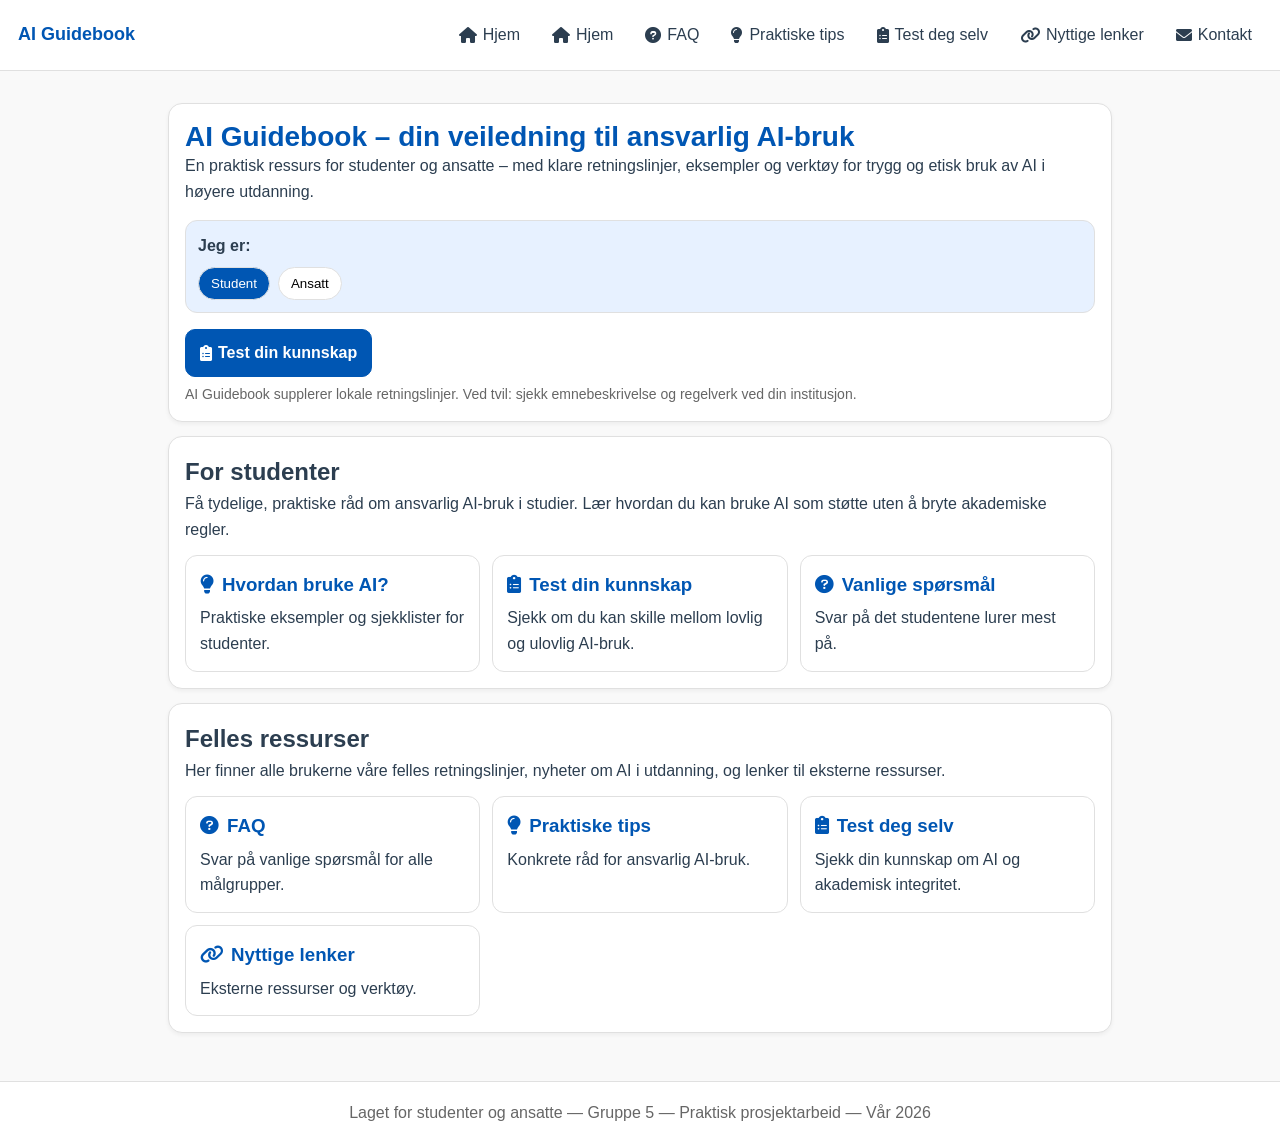
==== index.html @ d856937d "Add files via upload" ====
<!doctype html>
<html lang="no">
<head>
  <meta charset="utf-8" />
  <meta name="viewport" content="width=device-width, initial-scale=1" />
  <title>AI Guidebook</title>
  <link rel="stylesheet" href="style.css" />
  <link rel="stylesheet" href="https://cdnjs.cloudflare.com/ajax/libs/font-awesome/6.0.0/css/all.min.css">
</head>
<body>
  <header class="topbar">
    <div class="brand">
      <span class="brand-title">AI Guidebook</span>
    </div>
    <nav class="nav" aria-label="Hovedmeny">
      <button class="menu-toggle" aria-label="Åpne meny" id="menuToggle">☰</button>
      <ul id="menu">
        <li><a href="index.html" aria-current="page"><i class="fas fa-home"></i> Hjem</a></li>
         <li><a href="index.html"><i class="fas fa-home"></i> Hjem</a></li>
        <li><a href="faq.html"><i class="fas fa-question-circle"></i> FAQ</a></li>
        <li><a href="tips.html" aria-current="page"><i class="fas fa-lightbulb"></i> Praktiske tips</a></li>
        <li><a href="quiz.html"><i class="fas fa-clipboard-list"></i> Test deg selv</a></li>
        <li><a href="links.html"><i class="fas fa-link"></i> Nyttige lenker</a></li>
        <li><a href="contact.html"><i class="fas fa-envelope"></i> Kontakt</a></li>
      </ul>
    </nav>
  </header>

  <main class="container">
    <section class="hero card">
      <h1>AI Guidebook – din veiledning til ansvarlig AI-bruk</h1>
      <p class="lead">
        En praktisk ressurs for studenter og ansatte –
        med klare retningslinjer, eksempler og verktøy for trygg og etisk bruk av AI i høyere utdanning.
      </p>

      <!-- Rollevelger -->
      <div class="role-selector">
        <h3>Jeg er:</h3>
        <div class="role-options">
          <button class="role-btn active" data-role="student">Student</button>
          <button class="role-btn" data-role="staff">Ansatt</button>
        </div>
      </div>

      <div class="hero-actions">
        <a class="btn" href="quiz.html"><i class="fas fa-clipboard-list"></i> Test din kunnskap</a>
      </div>

      <p class="small">
        AI Guidebook supplerer lokale retningslinjer.
        Ved tvil: sjekk emnebeskrivelse og regelverk ved din institusjon.
      </p>
    </section>

    <!-- Innhold for studenter -->
    <section class="card content-student" data-role="student">
      <h2>For studenter</h2>
      <p>
        Få tydelige, praktiske råd om ansvarlig AI-bruk i studier.
        Lær hvordan du kan bruke AI som støtte uten å bryte akademiske regler.
      </p>
      <div class="grid">
        <a href="tips.html" class="tile">
          <h3><i class="fas fa-lightbulb"></i> Hvordan bruke AI?</h3>
          <p>Praktiske eksempler og sjekklister for studenter.</p>
        </a>
        <a href="quiz.html" class="tile">
          <h3><i class="fas fa-clipboard-list"></i> Test din kunnskap</h3>
          <p>Sjekk om du kan skille mellom lovlig og ulovlig AI-bruk.</p>
        </a>
        <a href="faq.html" class="tile">
          <h3><i class="fas fa-question-circle"></i> Vanlige spørsmål</h3>
          <p>Svar på det studentene lurer mest på.</p>
        </a>
      </div>
    </section>

    <!-- Innhold for ansatte -->
    <section class="card content-staff" data-role="staff" style="display: none;">
      <h2>For ansatte</h2>
      <p>
        Veiledning for lærere, sensorer, studieadministrasjon og universitetet –
        om hvordan håndtere AI i undervisning, vurdering og policy.
      </p>
      <div class="grid">
        <a href="tips.html" class="tile">
          <h3><i class="fas fa-chalkboard-teacher"></i> Undervisningstips</h3>
          <p>Hvordan integrere AI i emner og oppgaver.</p>
        </a>
        <a href="faq.html" class="tile">
          <h3><i class="fas fa-gavel"></i> Vurderingsretningslinjer</h3>
          <p>Håndtering av AI-bruk i eksamen og oppgaver.</p>
        </a>
        <a href="links.html" class="tile">
          <h3><i class="fas fa-university"></i> Policy og maler</h3>
          <p>Ferdige maler for lokale retningslinjer.</p>
        </a>
      </div>
    </section>

    <!-- Felles ressurser -->
    <section class="card" data-role="student staff">
      <h2>Felles ressurser</h2>
      <p>
        Her finner alle brukerne våre felles retningslinjer, nyheter om AI i utdanning,
        og lenker til eksterne ressurser.
      </p>
      <div class="grid">
        <a href="faq.html" class="tile">
          <h3><i class="fas fa-question-circle"></i> FAQ</h3>
          <p>Svar på vanlige spørsmål for alle målgrupper.</p>
        </a>
        <a href="tips.html" class="tile">
          <h3><i class="fas fa-lightbulb"></i> Praktiske tips</h3>
          <p>Konkrete råd for ansvarlig AI-bruk.</p>
        </a>
        <a href="quiz.html" class="tile">
          <h3><i class="fas fa-clipboard-list"></i> Test deg selv</h3>
          <p>Sjekk din kunnskap om AI og akademisk integritet.</p>
        </a>
        <a href="links.html" class="tile">
          <h3><i class="fas fa-link"></i> Nyttige lenker</h3>
          <p>Eksterne ressurser og verktøy.</p>
        </a>
      </div>
    </section>
  </main>

  <footer class="footer">
    <p>Laget for studenter og ansatte — Gruppe 5 — Praktisk prosjektarbeid — Vår 2026</p>
  </footer>

  <script src="app.js" defer></script>
</body>
</html>
---- style.css ----
:root {
  --primary-color: #0056b3;
  --primary-light: #e7f1ff;
  --text-color: #2c3e50;
  --text-light: #666;
  --bg-color: #f9f9f9;
  --card-bg: #ffffff;
  --border-color: #e0e0e0;
}

* {
  box-sizing: border-box;
  margin: 0;
  padding: 0;
}

body {
  font-family: 'Segoe UI', Roboto, Arial, sans-serif;
  line-height: 1.6;
  color: var(--text-color);
  background-color: var(--bg-color);
}

a {
  color: inherit;
  text-decoration: none;
}

/* Header & Nav */
.topbar {
  display: flex;
  align-items: center;
  justify-content: space-between;
  padding: 14px 18px;
  border-bottom: 1px solid var(--border-color);
  position: sticky;
  top: 0;
  background: var(--card-bg);
  z-index: 100;
}

.brand-title {
  font-weight: 800;
  font-size: 18px;
  color: var(--primary-color);
}

.nav {
  display: flex;
  align-items: center;
  gap: 12px;
}

.nav ul {
  list-style: none;
  margin: 0;
  padding: 0;
  display: flex;
  gap: 12px;
  align-items: center;
}

.nav a {
  padding: 8px 10px;
  border-radius: 8px;
  transition: all 0.2s ease;
  display: flex;
  align-items: center;
  gap: 6px;
}

.nav a:hover {
  background: var(--primary-light);
}

.menu-toggle {
  display: none;
  padding: 8px 10px;
  border: 1px solid var(--border-color);
  border-radius: 8px;
  background: var(--card-bg);
  cursor: pointer;
}

/* Container & Cards */
.container {
  max-width: 980px;
  margin: 0 auto;
  padding: 18px;
}

.card {
  border: 1px solid var(--border-color);
  border-radius: 14px;
  padding: 16px;
  background: var(--card-bg);
  margin-top: 14px;
  box-shadow: 0 2px 4px rgba(0, 0, 0, 0.05);
}

.hero h1 {
  margin-top: 0;
  font-size: 28px;
  line-height: 1.2;
  color: var(--primary-color);
}

.lead {
  font-size: 16px;
  color: var(--text-color);
}

.small {
  color: var(--text-light);
  font-size: 14px;
}

/* Role Selector */
.role-selector {
  margin: 16px 0;
  padding: 12px;
  border: 1px solid var(--border-color);
  border-radius: 12px;
  background: var(--primary-light);
}

.role-selector h3 {
  margin-top: 0;
  font-size: 16px;
}

.role-options {
  display: flex;
  gap: 8px;
  flex-wrap: wrap;
  margin-top: 8px;
}

.role-btn {
  padding: 8px 12px;
  border: 1px solid var(--border-color);
  border-radius: 20px;
  background: var(--card-bg);
  cursor: pointer;
  transition: all 0.2s ease;
}

.role-btn:hover {
  background: var(--primary-light);
}

.role-btn.active {
  background: var(--primary-color);
  color: white;
}

/* Hero Actions */
.hero-actions {
  display: flex;
  gap: 10px;
  margin: 14px 0 6px;
  flex-wrap: wrap;
}

.btn {
  display: inline-flex;
  align-items: center;
  justify-content: center;
  gap: 6px;
  padding: 10px 14px;
  border-radius: 10px;
  border: 1px solid var(--primary-color);
  background: var(--primary-color);
  color: white;
  font-weight: 600;
  transition: all 0.2s ease;
  text-decoration: none;
}

.btn:hover {
  background: #004494;
}

/* Grid & Tiles */
.grid {
  display: grid;
  grid-template-columns: repeat(auto-fit, minmax(250px, 1fr));
  gap: 12px;
  margin-top: 12px;
}

.tile {
  display: block;
  border: 1px solid var(--border-color);
  border-radius: 12px;
  padding: 14px;
  background: var(--card-bg);
  transition: all 0.2s ease;
  text-decoration: none;
}

.tile:hover {
  background: var(--primary-light);
  border-color: var(--primary-color);
}

.tile h3 {
  margin: 0 0 6px;
  color: var(--primary-color);
  display: flex;
  align-items: center;
  gap: 8px;
}

/* Footer */
.footer {
  border-top: 1px solid var(--border-color);
  padding: 18px;
  text-align: center;
  color: var(--text-light);
  background: var(--card-bg);
  margin-top: 30px;
}

/* Mobilmeny */
@media (max-width: 760px) {
  .grid {
    grid-template-columns: 1fr;
  }

  .menu-toggle {
    display: inline-block;
  }

  .nav ul {
    display: none;
    position: absolute;
    right: 18px;
    top: 58px;
    background: var(--card-bg);
    border: 1px solid var(--border-color);
    border-radius: 12px;
    padding: 10px;
    width: 200px;
    flex-direction: column;
    box-shadow: 0 4px 8px rgba(0, 0, 0, 0.1);
  }

  .nav ul.open {
    display: flex;
  }

  .hero-actions {
    flex-direction: column;
    align-items: stretch;
  }
}
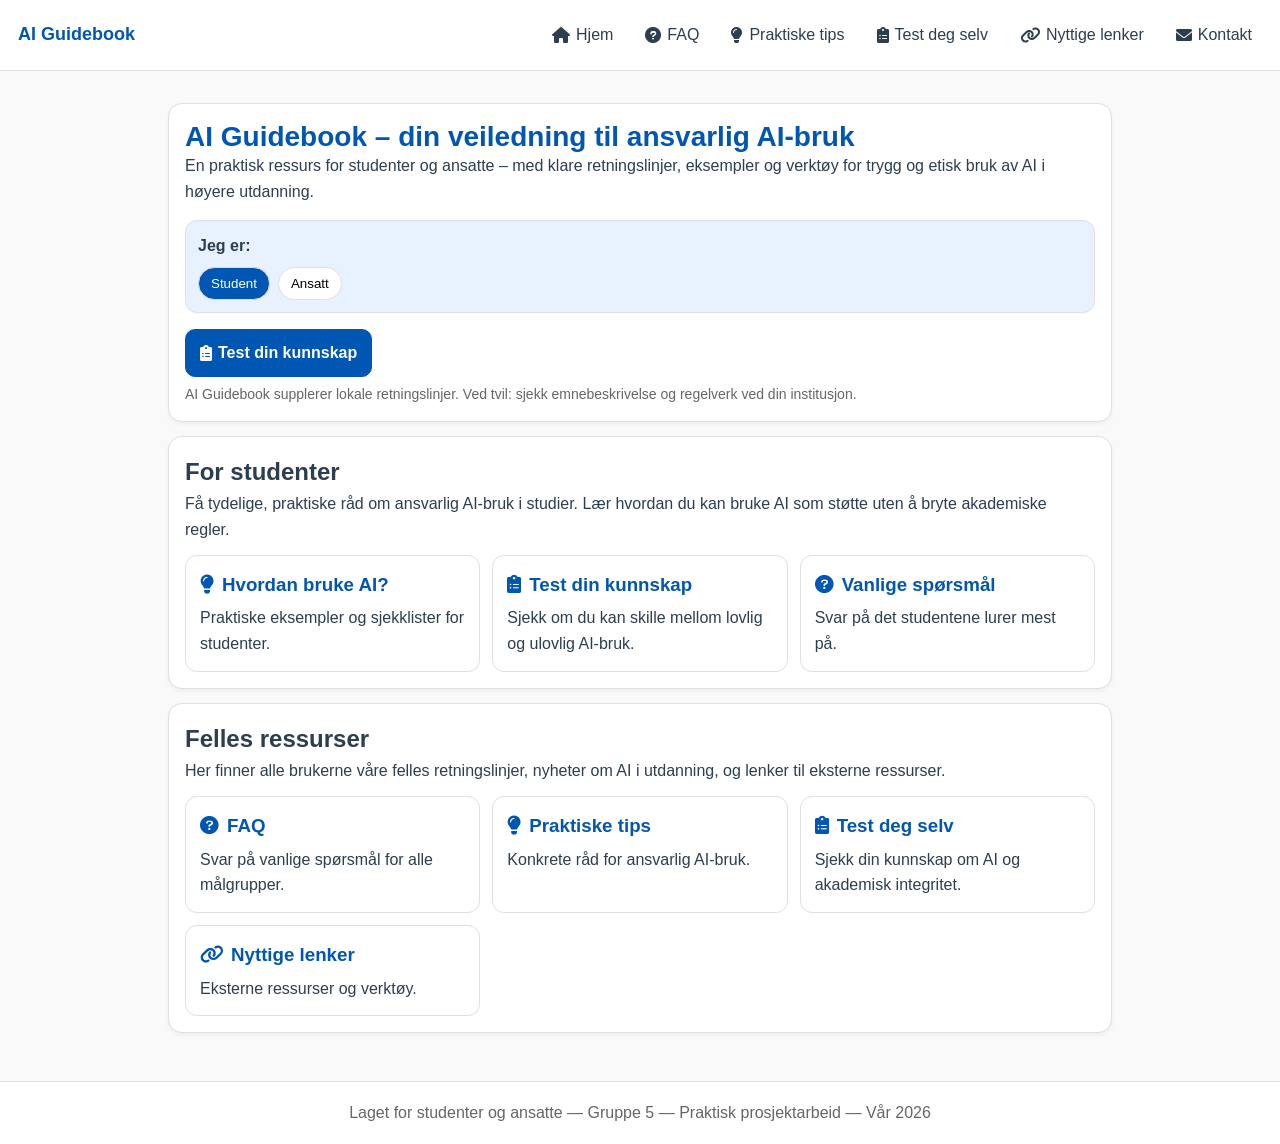
==== commit 8106f016: "forslag til Imrans website" ====
--- a/index.html
+++ b/index.html
@@ -16,7 +16,6 @@
       <button class="menu-toggle" aria-label="Åpne meny" id="menuToggle">☰</button>
       <ul id="menu">
         <li><a href="index.html" aria-current="page"><i class="fas fa-home"></i> Hjem</a></li>
-         <li><a href="index.html"><i class="fas fa-home"></i> Hjem</a></li>
         <li><a href="faq.html"><i class="fas fa-question-circle"></i> FAQ</a></li>
         <li><a href="tips.html" aria-current="page"><i class="fas fa-lightbulb"></i> Praktiske tips</a></li>
         <li><a href="quiz.html"><i class="fas fa-clipboard-list"></i> Test deg selv</a></li>
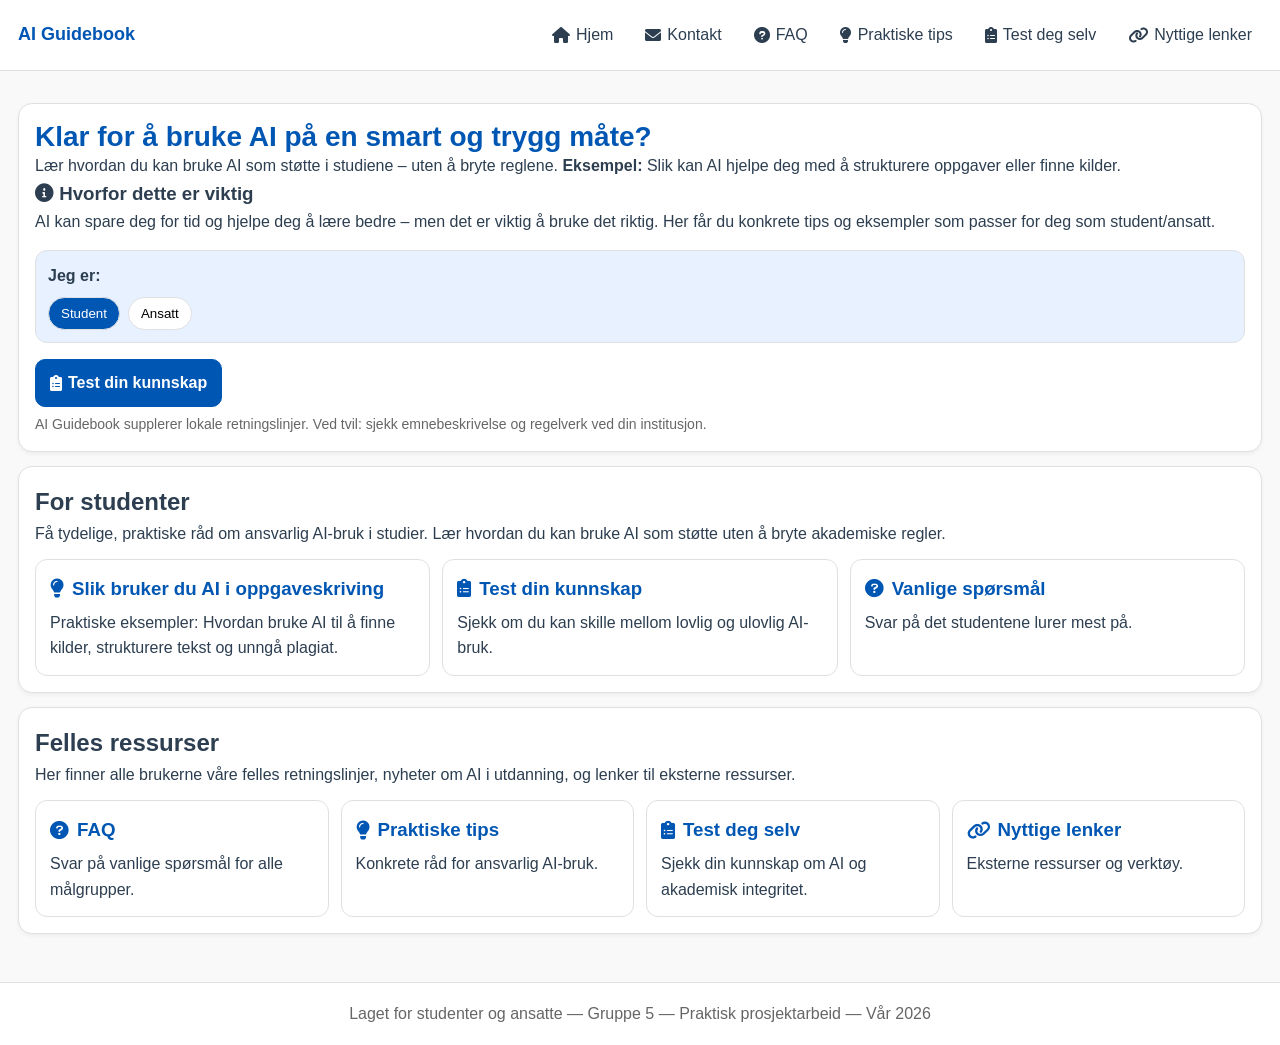
==== commit 9358cfa7: "forslag til Imrans website" ====
--- a/index.html
+++ b/index.html
@@ -16,22 +16,30 @@
       <button class="menu-toggle" aria-label="Åpne meny" id="menuToggle">☰</button>
       <ul id="menu">
         <li><a href="index.html" aria-current="page"><i class="fas fa-home"></i> Hjem</a></li>
-        <li><a href="faq.html"><i class="fas fa-question-circle"></i> FAQ</a></li>
-        <li><a href="tips.html" aria-current="page"><i class="fas fa-lightbulb"></i> Praktiske tips</a></li>
-        <li><a href="quiz.html"><i class="fas fa-clipboard-list"></i> Test deg selv</a></li>
-        <li><a href="links.html"><i class="fas fa-link"></i> Nyttige lenker</a></li>
         <li><a href="contact.html"><i class="fas fa-envelope"></i> Kontakt</a></li>
+      <li><a href="faq.html" aria-current="page"><i class="fas fa-question-circle"></i> FAQ</a></li>
+      <li><a href="tips.html"><i class="fas fa-lightbulb"></i> Praktiske tips</a></li>
+      <li><a href="quiz.html"><i class="fas fa-clipboard-list"></i> Test deg selv</a></li>
+      <li><a href="links.html"><i class="fas fa-link"></i> Nyttige lenker</a></li>
       </ul>
     </nav>
   </header>
 
   <main class="container">
     <section class="hero card">
-      <h1>AI Guidebook – din veiledning til ansvarlig AI-bruk</h1>
+      <h1>Klar for å bruke AI på en smart og trygg måte?</h1>
       <p class="lead">
-        En praktisk ressurs for studenter og ansatte –
-        med klare retningslinjer, eksempler og verktøy for trygg og etisk bruk av AI i høyere utdanning.
+        Lær hvordan du kan bruke AI som støtte i studiene – uten å bryte reglene.
+        <strong>Eksempel:</strong> Slik kan AI hjelpe deg med å strukturere oppgaver eller finne kilder.
       </p>
+
+      <div class="why-matters">
+        <h3><i class="fas fa-info-circle"></i> Hvorfor dette er viktig</h3>
+        <p>
+          AI kan spare deg for tid og hjelpe deg å lære bedre – men det er viktig å bruke det riktig.
+          Her får du konkrete tips og eksempler som passer for deg som student/ansatt.
+        </p>
+      </div>
 
       <!-- Rollevelger -->
       <div class="role-selector">
@@ -61,8 +69,8 @@
       </p>
       <div class="grid">
         <a href="tips.html" class="tile">
-          <h3><i class="fas fa-lightbulb"></i> Hvordan bruke AI?</h3>
-          <p>Praktiske eksempler og sjekklister for studenter.</p>
+          <h3><i class="fas fa-lightbulb"></i> Slik bruker du AI i oppgaveskriving</h3>
+          <p>Praktiske eksempler: Hvordan bruke AI til å finne kilder, strukturere tekst og unngå plagiat.</p>
         </a>
         <a href="quiz.html" class="tile">
           <h3><i class="fas fa-clipboard-list"></i> Test din kunnskap</h3>
@@ -132,4 +140,4 @@
 
   <script src="app.js" defer></script>
 </body>
-</html>
+</html>
--- a/style.css
+++ b/style.css
@@ -84,7 +84,7 @@
 
 /* Container & Cards */
 .container {
-  max-width: 980px;
+  max-width: 1300px;
   margin: 0 auto;
   padding: 18px;
 }
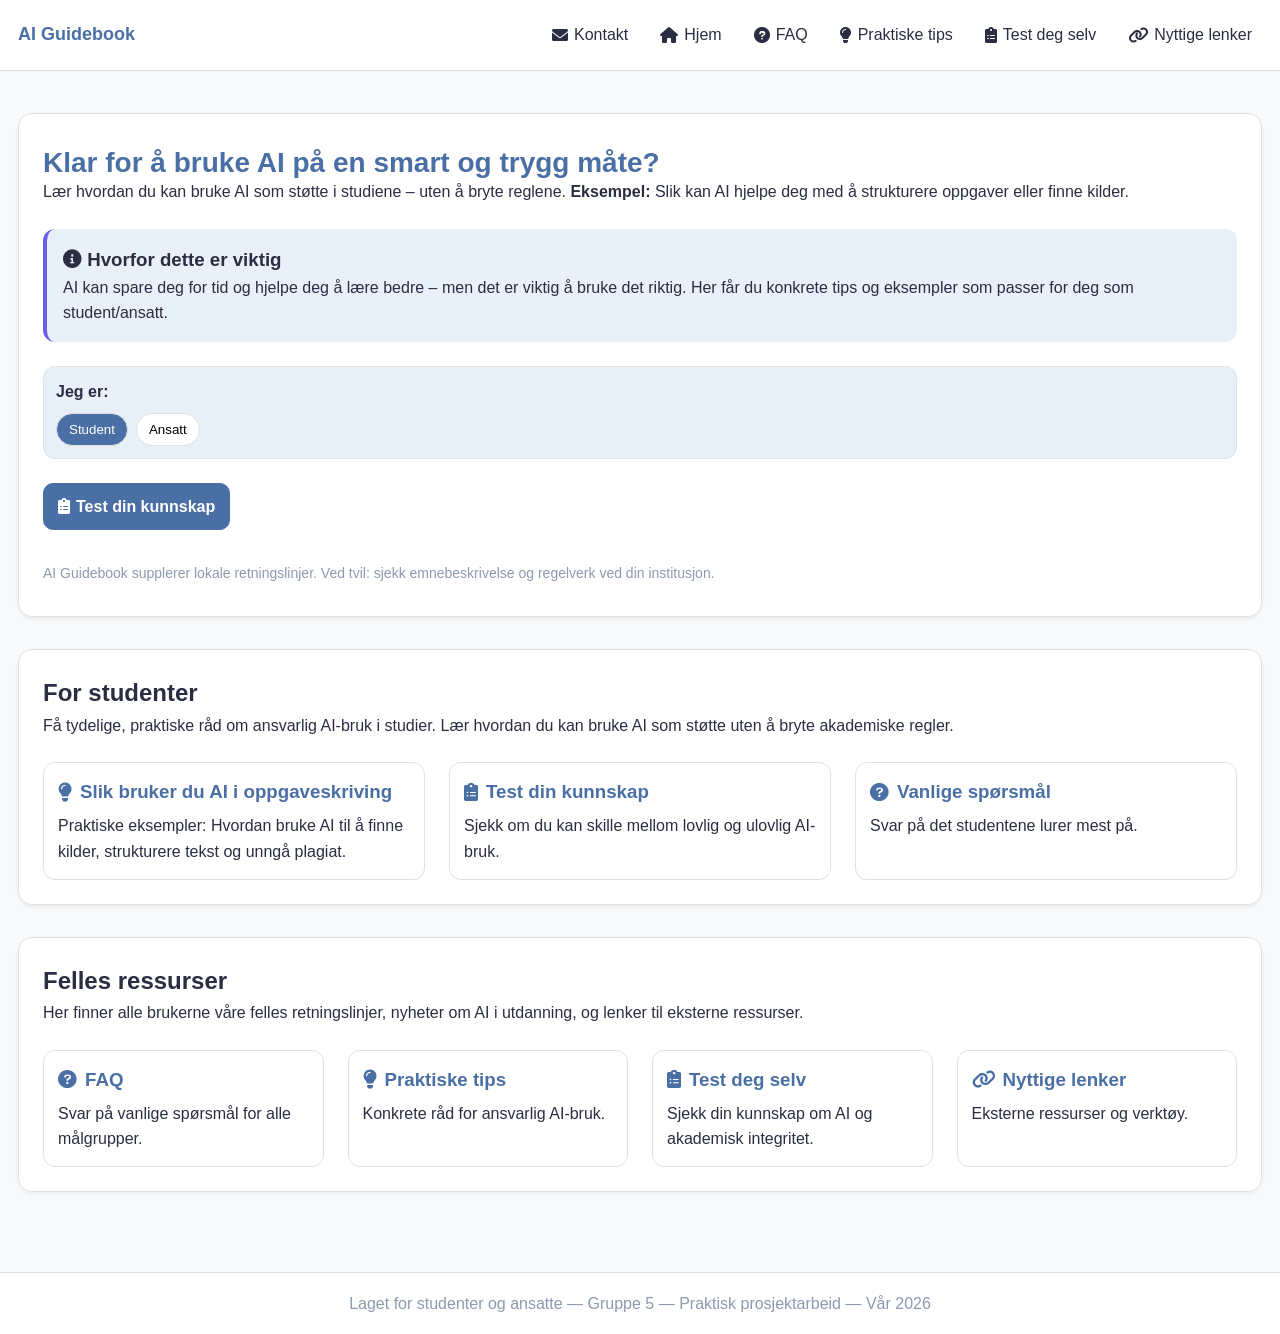
==== commit 8fc212f3: "forslag til Imrans website" ====
--- a/index.html
+++ b/index.html
@@ -15,8 +15,9 @@
     <nav class="nav" aria-label="Hovedmeny">
       <button class="menu-toggle" aria-label="Åpne meny" id="menuToggle">☰</button>
       <ul id="menu">
-        <li><a href="index.html" aria-current="page"><i class="fas fa-home"></i> Hjem</a></li>
+       
         <li><a href="contact.html"><i class="fas fa-envelope"></i> Kontakt</a></li>
+         <li><a href="index.html" aria-current="page"><i class="fas fa-home"></i> Hjem</a></li>
       <li><a href="faq.html" aria-current="page"><i class="fas fa-question-circle"></i> FAQ</a></li>
       <li><a href="tips.html"><i class="fas fa-lightbulb"></i> Praktiske tips</a></li>
       <li><a href="quiz.html"><i class="fas fa-clipboard-list"></i> Test deg selv</a></li>
--- a/style.css
+++ b/style.css
@@ -1,9 +1,12 @@
+
 :root {
-  --primary-color: #0056b3;
-  --primary-light: #e7f1ff;
-  --text-color: #2c3e50;
-  --text-light: #666;
-  --bg-color: #f9f9f9;
+  --primary-color: #4a6fa5;
+  --primary-light: #e8f0f9;
+  --secondary-color: #6c5ce7;
+  --accent-color: #ff9f43;
+  --text-color: #2b2d42;
+  --text-light: #8d99ae;
+  --bg-color: #f8f9fa;
   --card-bg: #ffffff;
   --border-color: #e0e0e0;
 }
@@ -92,10 +95,16 @@
 .card {
   border: 1px solid var(--border-color);
   border-radius: 14px;
-  padding: 16px;
-  background: var(--card-bg);
-  margin-top: 14px;
+  padding: 1.5rem;
+  background: var(--card-bg);
+  margin-top: 1.5rem;
+  margin-bottom: 2rem;
   box-shadow: 0 2px 4px rgba(0, 0, 0, 0.05);
+}
+
+.hero {
+  padding: 2rem 1.5rem;
+  margin-bottom: 2rem;
 }
 
 .hero h1 {
@@ -115,9 +124,18 @@
   font-size: 14px;
 }
 
+/* Why Matters */
+.why-matters {
+  background: var(--primary-light);
+  padding: 1rem;
+  border-radius: 12px;
+  margin: 1.5rem 0;
+  border-left: 4px solid var(--secondary-color);
+}
+
 /* Role Selector */
 .role-selector {
-  margin: 16px 0;
+  margin: 1.5rem 0;
   padding: 12px;
   border: 1px solid var(--border-color);
   border-radius: 12px;
@@ -158,7 +176,7 @@
 .hero-actions {
   display: flex;
   gap: 10px;
-  margin: 14px 0 6px;
+  margin: 1.5rem 0 2rem;
   flex-wrap: wrap;
 }
 
@@ -178,15 +196,15 @@
 }
 
 .btn:hover {
-  background: #004494;
+  background: var(--secondary-color);
 }
 
 /* Grid & Tiles */
 .grid {
   display: grid;
   grid-template-columns: repeat(auto-fit, minmax(250px, 1fr));
-  gap: 12px;
-  margin-top: 12px;
+  gap: 1.5rem;
+  margin-top: 1.5rem;
 }
 
 .tile {
@@ -255,3 +273,16 @@
     align-items: stretch;
   }
 }
+.contact-info {
+  margin: 1.5rem 0;
+  font-size: 16px;
+}
+
+.contact-info p {
+  margin: 0.75rem 0;
+}
+
+.contact-info a {
+  color: var(--primary-color);
+  text-decoration: underline;
+}
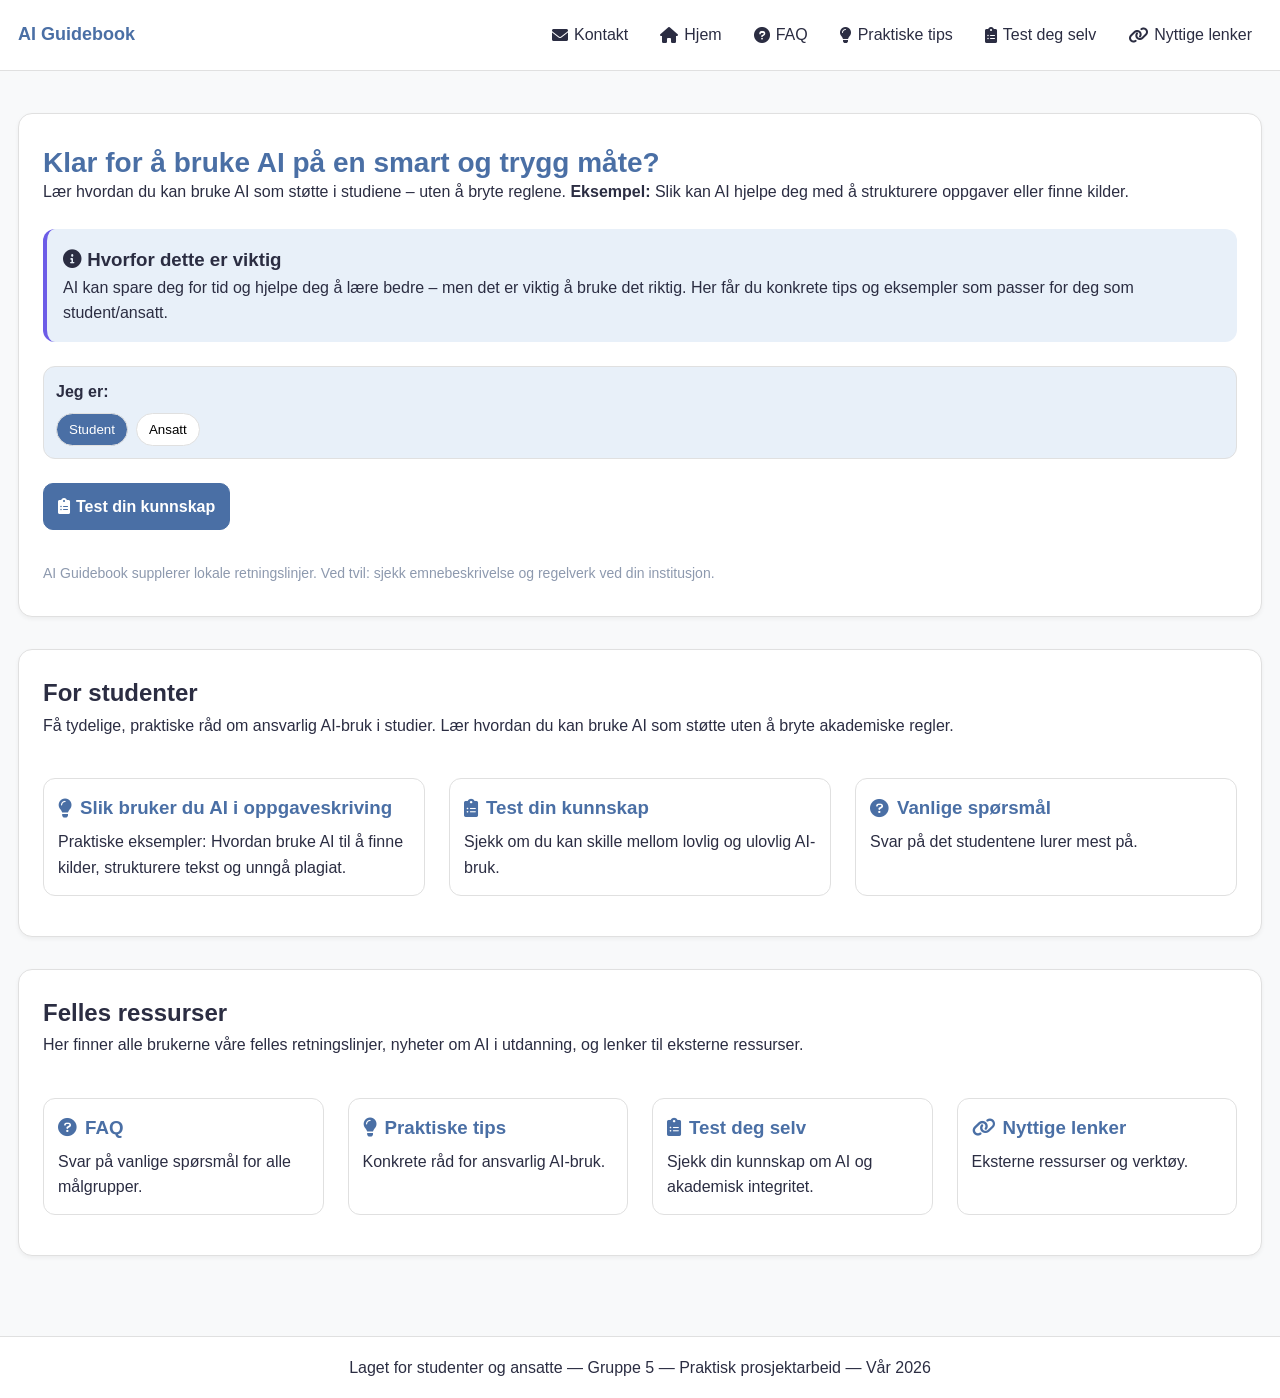
==== commit 4839e10a: "Fix HTML formatting and structure" ====
--- a/index.html
+++ b/index.html
@@ -14,13 +14,12 @@
     </div>
     <nav class="nav" aria-label="Hovedmeny">
       <button class="menu-toggle" aria-label="Åpne meny" id="menuToggle">☰</button>
-      <ul id="menu">
-       
+      <ul id="menu">   
         <li><a href="contact.html"><i class="fas fa-envelope"></i> Kontakt</a></li>
-         <li><a href="index.html" aria-current="page"><i class="fas fa-home"></i> Hjem</a></li>
-      <li><a href="faq.html" aria-current="page"><i class="fas fa-question-circle"></i> FAQ</a></li>
+        <li><a href="index.html" aria-current="page"><i class="fas fa-home"></i> Hjem</a></li>
+      <li><a href="faq.html"><i class="fas fa-question-circle"></i> FAQ</a></li>
       <li><a href="tips.html"><i class="fas fa-lightbulb"></i> Praktiske tips</a></li>
-      <li><a href="quiz.html"><i class="fas fa-clipboard-list"></i> Test deg selv</a></li>
+      <li><a href="quiz.html" ><i class="fas fa-clipboard-list"></i> Test deg selv</a></li>
       <li><a href="links.html"><i class="fas fa-link"></i> Nyttige lenker</a></li>
       </ul>
     </nav>
@@ -141,4 +140,4 @@
 
   <script src="app.js" defer></script>
 </body>
-</html>+</html>
--- a/style.css
+++ b/style.css
@@ -101,6 +101,13 @@
   margin-bottom: 2rem;
   box-shadow: 0 2px 4px rgba(0, 0, 0, 0.05);
 }
+.quiz-card {
+  transition: 0.5s ease;
+}
+
+.quiz-card:hover {
+  transform: scale(1.05) translateY(-5px); /* Gjør kortet litt større ved hover */
+}
 
 .hero {
   padding: 2rem 1.5rem;
@@ -215,11 +222,13 @@
   background: var(--card-bg);
   transition: all 0.2s ease;
   text-decoration: none;
+  margin: 1rem 0;
+ 
 }
 
 .tile:hover {
   background: var(--primary-light);
-  border-color: var(--primary-color);
+  transition: all 0.2s ease;
 }
 
 .tile h3 {
@@ -235,7 +244,7 @@
   border-top: 1px solid var(--border-color);
   padding: 18px;
   text-align: center;
-  color: var(--text-light);
+  color: var(--text-color);
   background: var(--card-bg);
   margin-top: 30px;
 }
@@ -286,3 +295,28 @@
   color: var(--primary-color);
   text-decoration: underline;
 }
+
+/*.details {
+  margin-top: 1rem;
+  border: 1px solid var(--border-color);
+  border-radius: 12px;
+  background: var(--primary-light);
+}*/
+details summary {
+  cursor: pointer;
+  font-weight: 600;
+ background: var(--card-bg);
+  padding: 15px 19px;
+  border-radius: 12px;
+  border: 1px solid var(--border-color);
+ margin: 0.5rem 0;
+  transition: all 0.2s ease;
+}
+details summary:hover {
+  background: var(--primary-light);
+ transform: scale(1.03);
+}
+.card ul {
+  list-style: none;
+  padding-left: 0;
+}
